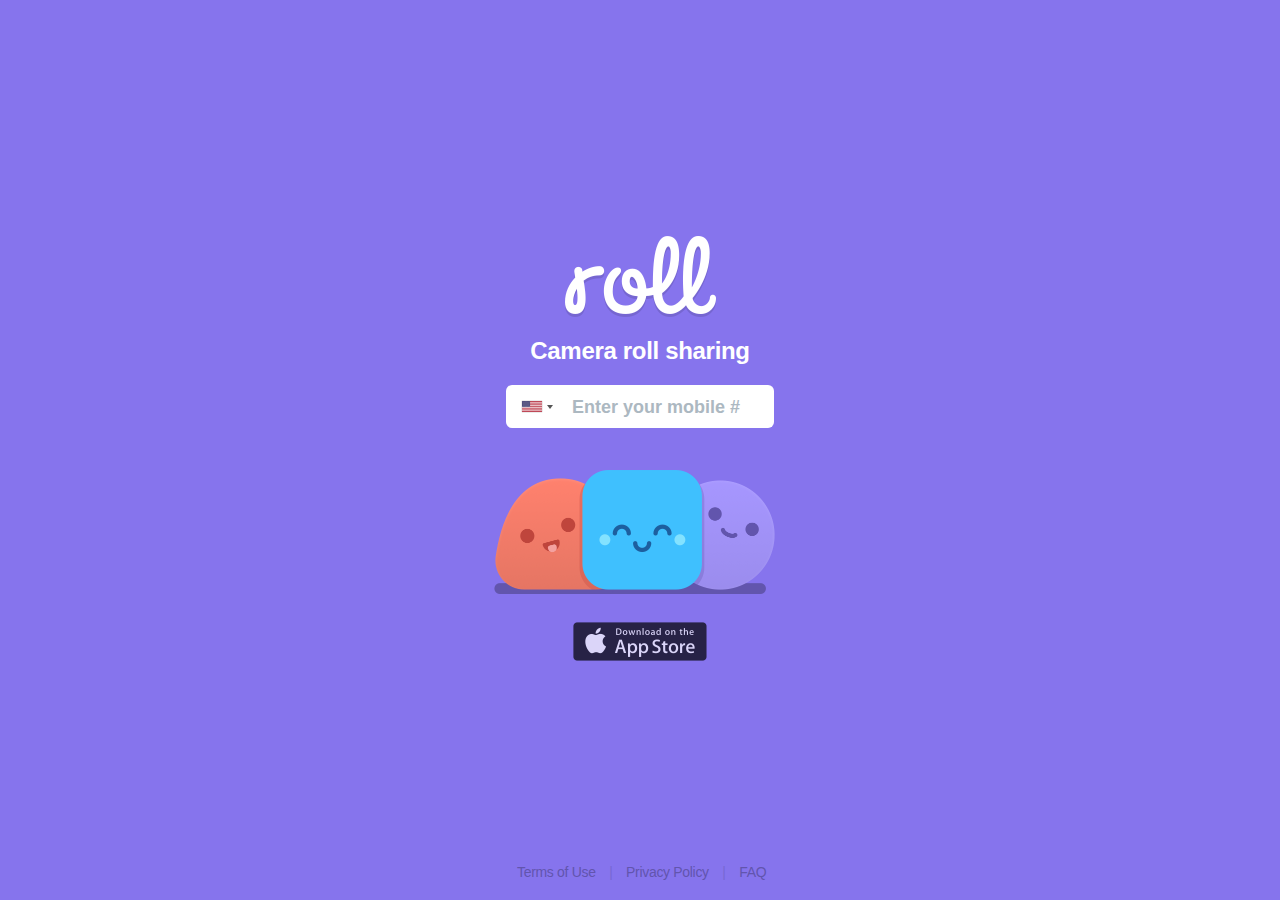
==== index.html @ 3bdc8a42 "(hopefully) compatible with gh-pages" ====
<!DOCTYPE html>
<html lang="en">
<head>
 	<meta charset="utf-8" />
 	<meta name="viewport" content="width=device-width, initial-scale=1, maximum-scale=1">
  <link rel="stylesheet" href="intl-tel-input/build/css/intlTelInput.css">
 	<link rel="stylesheet" href="rollhunt3.css" media="screen">
    <title>The Mouve</title>
	<script src="https://ajax.googleapis.com/ajax/libs/jquery/1.9.1/jquery.min.js"></script>
  <script src="intl-tel-input/build/js/intlTelInput.min.js"></script>
  <script src="../landing.js.html"></script>
</head>

<body>

	<!--<div class="banner animated fadeInDown2">-->
		<!--<h1>Available for iOS</h1>-->
	<!--</div>-->

	<div id="container">
	
	<div class="right">
		<div id="top-landing" class="animated fadeInFull">
			<img class="roll-logo" src="roll-logo@2x.png">
		</div>

		<div class="animated fadeInFull">
			<h1>Camera roll sharing</h1>
			<div class="input">
        <input id="phone-input" type="tel" placeholder="Enter your mobile #">
        <a id="download" class="hidden" href="landing.html#"><img class="arrow" src="arrow@2x.png"></a>
			</div>
		</div>
		
	</div> <!-- kill right -->
	
	<div class="left">
	<img class="shadow-rolly animated fadeInFull" src="shadow-rolly@2x.png">
	<img class="intro-red animated fadeInRight" src="intro-red@2x.png">
	<img class="intro-purple animated fadeInLeft" src="intro-purple@2x.png">
	<img class="intro-rolly animated fadeInDown" src="intro-rolly@2x.png">
	</div> <!-- kill left -->

  <p class="animated fadeInFull apple subtext"><a class="appstore" href="https://itunes.apple.com/app/roll-camera-roll-sharing/id927114468?mt=8"><img src="appstore@2x.png"></a></p>

		<div style="clear:both;"></div>
		<p class="animated fadeInFull moveUp footer"><a href="tos.html">Terms of Use</a>   |   <a href="privacy_policy.html">Privacy Policy</a>   |   <a href="faq.html">FAQ</a></p>

	</div>

</body>
</html>
---- intl-tel-input/build/css/intlTelInput.css ----
.intl-tel-input{position:relative;display:inline-block}.intl-tel-input *{box-sizing:border-box;-moz-box-sizing:border-box}.intl-tel-input .hide{display:none}.intl-tel-input .v-hide{visibility:hidden}.intl-tel-input input,.intl-tel-input input[type=text],.intl-tel-input input[type=tel]{position:relative;z-index:0;margin-top:0 !important;margin-bottom:0 !important;padding-left:48px;margin-left:0;transition:background-color 100ms ease-out}.intl-tel-input input.iti-invalid-key{transition:background-color 0;background-color:#FFC7C7}.intl-tel-input .flag-dropdown{position:absolute;top:0;bottom:0;padding:1px}.intl-tel-input .flag-dropdown:hover{cursor:pointer}.intl-tel-input .flag-dropdown:hover .selected-flag{background-color:rgba(0,0,0,0.05)}.intl-tel-input input[disabled]+.flag-dropdown:hover,.intl-tel-input input[readonly]+.flag-dropdown:hover{cursor:default}.intl-tel-input input[disabled]+.flag-dropdown:hover .selected-flag,.intl-tel-input input[readonly]+.flag-dropdown:hover .selected-flag{background-color:transparent}.intl-tel-input .selected-flag{z-index:1;position:relative;width:42px;height:100%;padding:0 0 0 8px}.intl-tel-input .selected-flag .iti-flag{position:absolute;top:0;bottom:0;margin:auto}.intl-tel-input .selected-flag .arrow{position:absolute;top:50%;margin-top:-2px;right:4px;width:0;height:0;border-left:3px solid transparent;border-right:3px solid transparent;border-top:4px solid #555}.intl-tel-input .selected-flag .arrow.up{border-top:none;border-bottom:4px solid #555}.intl-tel-input .country-list{list-style:none;position:absolute;z-index:2;padding:0;margin:0 0 0 -1px;box-shadow:1px 1px 4px rgba(0,0,0,0.2);background-color:white;border:1px solid #CCC;white-space:nowrap;max-height:200px;overflow-y:scroll}.intl-tel-input .country-list .flag{display:inline-block;width:20px}@media (max-width: 500px){.intl-tel-input .country-list{white-space:normal}}.intl-tel-input .country-list .divider{padding-bottom:5px;margin-bottom:5px;border-bottom:1px solid #CCC}.intl-tel-input .country-list .country{padding:5px 10px}.intl-tel-input .country-list .country .dial-code{color:#999}.intl-tel-input .country-list .country.highlight{background-color:rgba(0,0,0,0.05)}.intl-tel-input .country-list .flag,.intl-tel-input .country-list .country-name,.intl-tel-input .country-list .dial-code{vertical-align:middle}.intl-tel-input .country-list .flag,.intl-tel-input .country-list .country-name{margin-right:6px}.intl-tel-input select{position:absolute;top:0;left:0;z-index:1;width:42px;height:100%;opacity:0}.iti-flag{width:20px}.iti-flag.be{width:18px}.iti-flag.ch{width:15px}.iti-flag.mc{width:19px}.iti-flag.ne{width:18px}.iti-flag.np{width:13px}.iti-flag.va{width:15px}@media only screen and (-webkit-min-device-pixel-ratio: 2), only screen and (min--moz-device-pixel-ratio: 2), only screen and (-o-min-device-pixel-ratio: 2 / 1), only screen and (min-device-pixel-ratio: 2), only screen and (min-resolution: 192dpi), only screen and (min-resolution: 2dppx){.iti-flag{background-size:5630px 15px}}.iti-flag.ac{height:10px;background-position:0px 0px}.iti-flag.ad{height:14px;background-position:-22px 0px}.iti-flag.ae{height:10px;background-position:-44px 0px}.iti-flag.af{height:14px;background-position:-66px 0px}.iti-flag.ag{height:14px;background-position:-88px 0px}.iti-flag.ai{height:10px;background-position:-110px 0px}.iti-flag.al{height:15px;background-position:-132px 0px}.iti-flag.am{height:10px;background-position:-154px 0px}.iti-flag.ao{height:14px;background-position:-176px 0px}.iti-flag.aq{height:14px;background-position:-198px 0px}.iti-flag.ar{height:13px;background-position:-220px 0px}.iti-flag.as{height:10px;background-position:-242px 0px}.iti-flag.at{height:14px;background-position:-264px 0px}.iti-flag.au{height:10px;background-position:-286px 0px}.iti-flag.aw{height:14px;background-position:-308px 0px}.iti-flag.ax{height:13px;background-position:-330px 0px}.iti-flag.az{height:10px;background-position:-352px 0px}.iti-flag.ba{height:10px;background-position:-374px 0px}.iti-flag.bb{height:14px;background-position:-396px 0px}.iti-flag.bd{height:12px;background-position:-418px 0px}.iti-flag.be{height:15px;background-position:-440px 0px}.iti-flag.bf{height:14px;background-position:-460px 0px}.iti-flag.bg{height:12px;background-position:-482px 0px}.iti-flag.bh{height:12px;background-position:-504px 0px}.iti-flag.bi{height:12px;background-position:-526px 0px}.iti-flag.bj{height:14px;background-position:-548px 0px}.iti-flag.bl{height:14px;background-position:-570px 0px}.iti-flag.bm{height:10px;background-position:-592px 0px}.iti-flag.bn{height:10px;background-position:-614px 0px}.iti-flag.bo{height:14px;background-position:-636px 0px}.iti-flag.bq{height:14px;background-position:-658px 0px}.iti-flag.br{height:14px;background-position:-680px 0px}.iti-flag.bs{height:10px;background-position:-702px 0px}.iti-flag.bt{height:14px;background-position:-724px 0px}.iti-flag.bv{height:15px;background-position:-746px 0px}.iti-flag.bw{height:14px;background-position:-768px 0px}.iti-flag.by{height:10px;background-position:-790px 0px}.iti-flag.bz{height:14px;background-position:-812px 0px}.iti-flag.ca{height:10px;background-position:-834px 0px}.iti-flag.cc{height:10px;background-position:-856px 0px}.iti-flag.cd{height:15px;background-position:-878px 0px}.iti-flag.cf{height:14px;background-position:-900px 0px}.iti-flag.cg{height:14px;background-position:-922px 0px}.iti-flag.ch{height:15px;background-position:-944px 0px}.iti-flag.ci{height:14px;background-position:-961px 0px}.iti-flag.ck{height:10px;background-position:-983px 0px}.iti-flag.cl{height:14px;background-position:-1005px 0px}.iti-flag.cm{height:14px;background-position:-1027px 0px}.iti-flag.cn{height:14px;background-position:-1049px 0px}.iti-flag.co{height:14px;background-position:-1071px 0px}.iti-flag.cp{height:14px;background-position:-1093px 0px}.iti-flag.cr{height:12px;background-position:-1115px 0px}.iti-flag.cu{height:10px;background-position:-1137px 0px}.iti-flag.cv{height:12px;background-position:-1159px 0px}.iti-flag.cw{height:14px;background-position:-1181px 0px}.iti-flag.cx{height:10px;background-position:-1203px 0px}.iti-flag.cy{height:14px;background-position:-1225px 0px}.iti-flag.cz{height:14px;background-position:-1247px 0px}.iti-flag.de{height:12px;background-position:-1269px 0px}.iti-flag.dg{height:10px;background-position:-1291px 0px}.iti-flag.dj{height:14px;background-position:-1313px 0px}.iti-flag.dk{height:15px;background-position:-1335px 0px}.iti-flag.dm{height:10px;background-position:-1357px 0px}.iti-flag.do{height:13px;background-position:-1379px 0px}.iti-flag.dz{height:14px;background-position:-1401px 0px}.iti-flag.ea{height:14px;background-position:-1423px 0px}.iti-flag.ec{height:14px;background-position:-1445px 0px}.iti-flag.ee{height:13px;background-position:-1467px 0px}.iti-flag.eg{height:14px;background-position:-1489px 0px}.iti-flag.eh{height:10px;background-position:-1511px 0px}.iti-flag.er{height:10px;background-position:-1533px 0px}.iti-flag.es{height:14px;background-position:-1555px 0px}.iti-flag.et{height:10px;background-position:-1577px 0px}.iti-flag.eu{height:14px;background-position:-1599px 0px}.iti-flag.fi{height:12px;background-position:-1621px 0px}.iti-flag.fj{height:10px;background-position:-1643px 0px}.iti-flag.fk{height:10px;background-position:-1665px 0px}.iti-flag.fm{height:11px;background-position:-1687px 0px}.iti-flag.fo{height:15px;background-position:-1709px 0px}.iti-flag.fr{height:14px;background-position:-1731px 0px}.iti-flag.ga{height:15px;background-position:-1753px 0px}.iti-flag.gb{height:10px;background-position:-1775px 0px}.iti-flag.gd{height:12px;background-position:-1797px 0px}.iti-flag.ge{height:14px;background-position:-1819px 0px}.iti-flag.gf{height:14px;background-position:-1841px 0px}.iti-flag.gg{height:14px;background-position:-1863px 0px}.iti-flag.gh{height:14px;background-position:-1885px 0px}.iti-flag.gi{height:10px;background-position:-1907px 0px}.iti-flag.gl{height:14px;background-position:-1929px 0px}.iti-flag.gm{height:14px;background-position:-1951px 0px}.iti-flag.gn{height:14px;background-position:-1973px 0px}.iti-flag.gp{height:14px;background-position:-1995px 0px}.iti-flag.gq{height:14px;background-position:-2017px 0px}.iti-flag.gr{height:14px;background-position:-2039px 0px}.iti-flag.gs{height:10px;background-position:-2061px 0px}.iti-flag.gt{height:13px;background-position:-2083px 0px}.iti-flag.gu{height:11px;background-position:-2105px 0px}.iti-flag.gw{height:10px;background-position:-2127px 0px}.iti-flag.gy{height:12px;background-position:-2149px 0px}.iti-flag.hk{height:14px;background-position:-2171px 0px}.iti-flag.hm{height:10px;background-position:-2193px 0px}.iti-flag.hn{height:10px;background-position:-2215px 0px}.iti-flag.hr{height:10px;background-position:-2237px 0px}.iti-flag.ht{height:12px;background-position:-2259px 0px}.iti-flag.hu{height:10px;background-position:-2281px 0px}.iti-flag.ic{height:14px;background-position:-2303px 0px}.iti-flag.id{height:14px;background-position:-2325px 0px}.iti-flag.ie{height:10px;background-position:-2347px 0px}.iti-flag.il{height:15px;background-position:-2369px 0px}.iti-flag.im{height:10px;background-position:-2391px 0px}.iti-flag.in{height:14px;background-position:-2413px 0px}.iti-flag.io{height:10px;background-position:-2435px 0px}.iti-flag.iq{height:14px;background-position:-2457px 0px}.iti-flag.ir{height:12px;background-position:-2479px 0px}.iti-flag.is{height:15px;background-position:-2501px 0px}.iti-flag.it{height:14px;background-position:-2523px 0px}.iti-flag.je{height:12px;background-position:-2545px 0px}.iti-flag.jm{height:10px;background-position:-2567px 0px}.iti-flag.jo{height:10px;background-position:-2589px 0px}.iti-flag.jp{height:14px;background-position:-2611px 0px}.iti-flag.ke{height:14px;background-position:-2633px 0px}.iti-flag.kg{height:12px;background-position:-2655px 0px}.iti-flag.kh{height:13px;background-position:-2677px 0px}.iti-flag.ki{height:10px;background-position:-2699px 0px}.iti-flag.km{height:12px;background-position:-2721px 0px}.iti-flag.kn{height:14px;background-position:-2743px 0px}.iti-flag.kp{height:10px;background-position:-2765px 0px}.iti-flag.kr{height:14px;background-position:-2787px 0px}.iti-flag.kw{height:10px;background-position:-2809px 0px}.iti-flag.ky{height:10px;background-position:-2831px 0px}.iti-flag.kz{height:10px;background-position:-2853px 0px}.iti-flag.la{height:14px;background-position:-2875px 0px}.iti-flag.lb{height:14px;background-position:-2897px 0px}.iti-flag.lc{height:10px;background-position:-2919px 0px}.iti-flag.li{height:12px;background-position:-2941px 0px}.iti-flag.lk{height:10px;background-position:-2963px 0px}.iti-flag.lr{height:11px;background-position:-2985px 0px}.iti-flag.ls{height:14px;background-position:-3007px 0px}.iti-flag.lt{height:12px;background-position:-3029px 0px}.iti-flag.lu{height:12px;background-position:-3051px 0px}.iti-flag.lv{height:10px;background-position:-3073px 0px}.iti-flag.ly{height:10px;background-position:-3095px 0px}.iti-flag.ma{height:14px;background-position:-3117px 0px}.iti-flag.mc{height:15px;background-position:-3139px 0px}.iti-flag.md{height:10px;background-position:-3160px 0px}.iti-flag.me{height:10px;background-position:-3182px 0px}.iti-flag.mf{height:14px;background-position:-3204px 0px}.iti-flag.mg{height:14px;background-position:-3226px 0px}.iti-flag.mh{height:11px;background-position:-3248px 0px}.iti-flag.mk{height:10px;background-position:-3270px 0px}.iti-flag.ml{height:14px;background-position:-3292px 0px}.iti-flag.mm{height:14px;background-position:-3314px 0px}.iti-flag.mn{height:10px;background-position:-3336px 0px}.iti-flag.mo{height:14px;background-position:-3358px 0px}.iti-flag.mp{height:10px;background-position:-3380px 0px}.iti-flag.mq{height:14px;background-position:-3402px 0px}.iti-flag.mr{height:14px;background-position:-3424px 0px}.iti-flag.ms{height:10px;background-position:-3446px 0px}.iti-flag.mt{height:14px;background-position:-3468px 0px}.iti-flag.mu{height:14px;background-position:-3490px 0px}.iti-flag.mv{height:14px;background-position:-3512px 0px}.iti-flag.mw{height:14px;background-position:-3534px 0px}.iti-flag.mx{height:12px;background-position:-3556px 0px}.iti-flag.my{height:10px;background-position:-3578px 0px}.iti-flag.mz{height:14px;background-position:-3600px 0px}.iti-flag.na{height:14px;background-position:-3622px 0px}.iti-flag.nc{height:10px;background-position:-3644px 0px}.iti-flag.ne{height:15px;background-position:-3666px 0px}.iti-flag.nf{height:10px;background-position:-3686px 0px}.iti-flag.ng{height:10px;background-position:-3708px 0px}.iti-flag.ni{height:12px;background-position:-3730px 0px}.iti-flag.nl{height:14px;background-position:-3752px 0px}.iti-flag.no{height:15px;background-position:-3774px 0px}.iti-flag.np{height:15px;background-position:-3796px 0px}.iti-flag.nr{height:10px;background-position:-3811px 0px}.iti-flag.nu{height:10px;background-position:-3833px 0px}.iti-flag.nz{height:10px;background-position:-3855px 0px}.iti-flag.om{height:10px;background-position:-3877px 0px}.iti-flag.pa{height:14px;background-position:-3899px 0px}.iti-flag.pe{height:14px;background-position:-3921px 0px}.iti-flag.pf{height:14px;background-position:-3943px 0px}.iti-flag.pg{height:15px;background-position:-3965px 0px}.iti-flag.ph{height:10px;background-position:-3987px 0px}.iti-flag.pk{height:14px;background-position:-4009px 0px}.iti-flag.pl{height:13px;background-position:-4031px 0px}.iti-flag.pm{height:14px;background-position:-4053px 0px}.iti-flag.pn{height:10px;background-position:-4075px 0px}.iti-flag.pr{height:14px;background-position:-4097px 0px}.iti-flag.ps{height:10px;background-position:-4119px 0px}.iti-flag.pt{height:14px;background-position:-4141px 0px}.iti-flag.pw{height:13px;background-position:-4163px 0px}.iti-flag.py{height:11px;background-position:-4185px 0px}.iti-flag.qa{height:8px;background-position:-4207px 0px}.iti-flag.re{height:14px;background-position:-4229px 0px}.iti-flag.ro{height:14px;background-position:-4251px 0px}.iti-flag.rs{height:14px;background-position:-4273px 0px}.iti-flag.ru{height:14px;background-position:-4295px 0px}.iti-flag.rw{height:14px;background-position:-4317px 0px}.iti-flag.sa{height:14px;background-position:-4339px 0px}.iti-flag.sb{height:10px;background-position:-4361px 0px}.iti-flag.sc{height:10px;background-position:-4383px 0px}.iti-flag.sd{height:10px;background-position:-4405px 0px}.iti-flag.se{height:13px;background-position:-4427px 0px}.iti-flag.sg{height:14px;background-position:-4449px 0px}.iti-flag.sh{height:10px;background-position:-4471px 0px}.iti-flag.si{height:10px;background-position:-4493px 0px}.iti-flag.sj{height:15px;background-position:-4515px 0px}.iti-flag.sk{height:14px;background-position:-4537px 0px}.iti-flag.sl{height:14px;background-position:-4559px 0px}.iti-flag.sm{height:15px;background-position:-4581px 0px}.iti-flag.sn{height:14px;background-position:-4603px 0px}.iti-flag.so{height:14px;background-position:-4625px 0px}.iti-flag.sr{height:14px;background-position:-4647px 0px}.iti-flag.ss{height:10px;background-position:-4669px 0px}.iti-flag.st{height:10px;background-position:-4691px 0px}.iti-flag.sv{height:12px;background-position:-4713px 0px}.iti-flag.sx{height:14px;background-position:-4735px 0px}.iti-flag.sy{height:14px;background-position:-4757px 0px}.iti-flag.sz{height:14px;background-position:-4779px 0px}.iti-flag.ta{height:10px;background-position:-4801px 0px}.iti-flag.tc{height:10px;background-position:-4823px 0px}.iti-flag.td{height:14px;background-position:-4845px 0px}.iti-flag.tf{height:14px;background-position:-4867px 0px}.iti-flag.tg{height:13px;background-position:-4889px 0px}.iti-flag.th{height:14px;background-position:-4911px 0px}.iti-flag.tj{height:10px;background-position:-4933px 0px}.iti-flag.tk{height:10px;background-position:-4955px 0px}.iti-flag.tl{height:10px;background-position:-4977px 0px}.iti-flag.tm{height:14px;background-position:-4999px 0px}.iti-flag.tn{height:14px;background-position:-5021px 0px}.iti-flag.to{height:10px;background-position:-5043px 0px}.iti-flag.tr{height:14px;background-position:-5065px 0px}.iti-flag.tt{height:12px;background-position:-5087px 0px}.iti-flag.tv{height:10px;background-position:-5109px 0px}.iti-flag.tw{height:14px;background-position:-5131px 0px}.iti-flag.tz{height:14px;background-position:-5153px 0px}.iti-flag.ua{height:14px;background-position:-5175px 0px}.iti-flag.ug{height:14px;background-position:-5197px 0px}.iti-flag.um{height:11px;background-position:-5219px 0px}.iti-flag.us{height:11px;background-position:-5241px 0px}.iti-flag.uy{height:14px;background-position:-5263px 0px}.iti-flag.uz{height:10px;background-position:-5285px 0px}.iti-flag.va{height:15px;background-position:-5307px 0px}.iti-flag.vc{height:14px;background-position:-5324px 0px}.iti-flag.ve{height:14px;background-position:-5346px 0px}.iti-flag.vg{height:10px;background-position:-5368px 0px}.iti-flag.vi{height:14px;background-position:-5390px 0px}.iti-flag.vn{height:14px;background-position:-5412px 0px}.iti-flag.vu{height:12px;background-position:-5434px 0px}.iti-flag.wf{height:14px;background-position:-5456px 0px}.iti-flag.ws{height:10px;background-position:-5478px 0px}.iti-flag.xk{height:15px;background-position:-5500px 0px}.iti-flag.ye{height:14px;background-position:-5522px 0px}.iti-flag.yt{height:14px;background-position:-5544px 0px}.iti-flag.za{height:14px;background-position:-5566px 0px}.iti-flag.zm{height:14px;background-position:-5588px 0px}.iti-flag.zw{height:10px;background-position:-5610px 0px}.iti-flag{width:20px;height:15px;box-shadow:0px 0px 1px 0px #888;background-image:url("../img/flags.png");background-color:#DBDBDB;background-position:100% 100%}@media only screen and (-webkit-min-device-pixel-ratio: 2), only screen and (min--moz-device-pixel-ratio: 2), only screen and (-o-min-device-pixel-ratio: 2 / 1), only screen and (min-device-pixel-ratio: 2), only screen and (min-resolution: 192dpi), only screen and (min-resolution: 2dppx){.iti-flag{background-image:url("../img/flags@2x.png")}}.iti-flag.np{background-color:transparent}
---- rollhunt3.css ----
* {
        margin:0;
        padding:0;
      }
      
      html, body {
        width:100%;
        height:100%; 
        display:-webkit-flex; 
        display:-moz-flex; 
        display:flex; 
        -webkit-align-items: center;
        -moz-align-items: center;
        align-items: center;
        -webkit-justify-content:center;
        -moz-justify-content:center;
        justify-content:center;
        background-color: #8674ED;
        font-family: Avenir Next, Avenir, sans-serif;
        text-align: center;
        -webkit-font-smoothing: antialiased;
        -moz-osx-font-smoothing: grayscale;
        -moz-font-smoothing: antialiased;
        font-smoothing: antialiased;
         text-rendering: optimizeLegibility;
        letter-spacing: -0.02em;
        min-height:660px;
        z-index: -2;
      }
      
      h1{
        color: #fff;
        font-size: 24px;
        font-weight: 600;
        padding-bottom: 20px;
        
      }
      p{
        color: #fff;
        font-size: 14px;
        font-weight: 500;
        padding-bottom: 20px;
      }
      
      .banner{
        background-color: #7361D4;
        width: 100%;
        height: 112px;
        position: absolute;
        top: 0px;
      }
      
      .banner h1{
        padding-top:39px;
        font-size: 22px;
      }
      
      .subtext{
        opacity: 0.7;
        font-size: 14px;
        padding-bottom: 0px;
        padding-top: 5px;
        
      }
      
      .left{
        width:338px;
        height:187px;
        /* float: left; */
        position:relative;
        margin: 0 auto;
        left: -3px;
        z-index: -1;
      }
      
      .right{
        /* float: right; */
      }
      
      .intro-rolly{
        width:120px;
        height:120px;
        position:absolute;
        left:114px;
        top:40px;
      }
      
      .shadow-rolly{
        width:120px;
        height:11px;
        position:absolute;
        left:114px;
        top:153px;
      }
      
      .intro-red{
        width:131px;
        height:116px;
        position:absolute;
        left:26px;
        top:48px;
      }
      
      .intro-purple{
        width:129px;
        height:114px;
        position:absolute;
        right:31px;
        top:50px;
      }
      
      .input{
        width: 268px;
        height: 45px;
        position:relative;
        margin: 0 auto;
      }
      
      .arrow{
        width:17px;
        height:17px;
        position:absolute;
          top: 13px;
        right: 15px;
      }
      
      .animated {
      -webkit-animation-duration: 1s;
      -moz-animation-duration: 1s;
      animation-duration: 1s;
      -webkit-animation-fill-mode: both;
      -moz-animation-fill-mode: both;
      animation-fill-mode: both;
    }
    
    a.retry, a:hover.retry, a:active.retry, a:visited.retry{
      color: #6252AF;
      text-decoration: none;
    }
 
    .hidden {
      display: none;
    }

    @-moz-keyframes fadeIn {
      0% {opacity: 0;}
      100% {opacity: 0.7;}
    }

    @-webkit-keyframes fadeIn {
      0% {opacity: 0;}
      100% {opacity: 0.7;}
    }
    
    @keyframes fadeIn {
      0% {opacity: 0;}
      100% {opacity: 0.7;}
    }
    
    .fadeIn {
      -webkit-animation-name: fadeIn;
      -moz-animation-name: fadeIn;
              animation-name: fadeIn;
      -webkit-animation-delay: .7s;
      -moz-animation-delay: .7s;
            animation-delay: .7s;
    }

    @-moz-keyframes fadeInFull {
      0% {opacity: 0;}
      100% {opacity: 1;}
    }
    
    @-webkit-keyframes fadeInFull {
      0% {opacity: 0;}
      100% {opacity: 1;}
    }
    
    @keyframes fadeInFull {
      0% {opacity: 0;}
      100% {opacity: 1;}
    }
    
    .fadeInFull {
      -webkit-animation-name: fadeInFull;
      -moz-animation-name: fadeInFull;
              animation-name: fadeInFull;
              -webkit-animation-delay: .4s;
              -moz-animation-delay: .4s;
            animation-delay: .4s;
    }

    @-moz-keyframes fadeInUp {
      0% {
        opacity: 0;
        -webkit-transform: translate3d(0, 10%, 0);
                transform: translate3d(0, 10%, 0);
      }
    
      100% {
        opacity: 1;
        -webkit-transform: none;
                transform: none;
      }
    }

    @-webkit-keyframes fadeInUp {
      0% {
        opacity: 0;
        -webkit-transform: translate3d(0, 10%, 0);
                transform: translate3d(0, 10%, 0);
      }
    
      100% {
        opacity: 1;
        -webkit-transform: none;
                transform: none;
      }
    }
    
    @keyframes fadeInUp {
      0% {
        opacity: 0;
        -webkit-transform: translate3d(0, 10%, 0);
                transform: translate3d(0, 10%, 0);
      }
    
      100% {
        opacity: 1;
        -webkit-transform: none;
                transform: none;
      }
    }
    
    .fadeInUp {
      -webkit-animation-name: fadeInUp;
      -moz-animation-name: fadeInUp;
              animation-name: fadeInUp;
      -webkit-animation-delay: .4s;
      -moz-animation-delay: .4s;
            animation-delay: .4s;

    }

  @-moz-keyframes fadeInDown {
    0% {
      opacity: 0;
      -moz-transform: translate3d(0, -40%, 0);
           transform: translate3d(0, -40%, 0);
    }
    100% {
      opacity: 1;
      -moz-transform: none;
              transform: none;
    }
  }

    @-webkit-keyframes fadeInDown {
  0% {
    opacity: 0;
    -webkit-transform: translate3d(0, -40%, 0);
            transform: translate3d(0, -40%, 0);
  }

  100% {
    opacity: 1;
    -webkit-transform: none;
            transform: none;
  }
}

@keyframes fadeInDown {
  0% {
    opacity: 0;
    -webkit-transform: translate3d(0, -40%, 0);
    -moz-transform: translate3d(0, -40%, 0);
            transform: translate3d(0, -40%, 0);
  }

  100% {
    opacity: 1;
    -webkit-transform: none;
    -moz-transform: none;
            transform: none;
  }
}

.fadeInDown {
  -webkit-animation-name: fadeInDown;
  -moz-animation-name: fadeInDown;
          animation-name: fadeInDown;
  -webkit-animation-delay: .2s;
  -moz-animation-delay: .2s;
            animation-delay: .2s;
}

@-moz-keyframes fadeInDown2 {
  0% {
    opacity: 0;
    -moz-transform: translate3d(0, -40%, 0);
            transform: translate3d(0, -40%, 0);
  }

  100% {
    opacity: 1;
    -moz-transform: none;
            transform: none;
  }
}

    @-webkit-keyframes fadeInDown2 {
  0% {
    opacity: 0;
    -webkit-transform: translate3d(0, -40%, 0);
            transform: translate3d(0, -40%, 0);
  }

  100% {
    opacity: 1;
    -webkit-transform: none;
            transform: none;
  }
}

@keyframes fadeInDown2 {
  0% {
    opacity: 0;
    -webkit-transform: translate3d(0, -40%, 0);
    -moz-transform: translate3d(0, -40%, 0);
            transform: translate3d(0, -40%, 0);
  }

  100% {
    opacity: 1;
    -webkit-transform: none;
    -moz-transform: none;
            transform: none;
  }
}

.fadeInDown2 {
  -webkit-animation-name: fadeInDown;
  -moz-animation-name: fadeInDown;
          animation-name: fadeInDown;
  -webkit-animation-delay: 1s;
  -moz-animation-delay: 1s;
            animation-delay: 1s;
}


    @-moz-keyframes fadeInLeft {
  0% {
    opacity: 0;
    -moz-transform: translate3d(-50%, 0, 0);
            transform: translate3d(-50%, 0, 0);
  }

  100% {
    opacity: 1;
    -moz-transform: none;
            transform: none;
  }
}
    
    @-webkit-keyframes fadeInLeft {
  0% {
    opacity: 0;
    -webkit-transform: translate3d(-50%, 0, 0);
            transform: translate3d(-50%, 0, 0);
  }

  100% {
    opacity: 1;
    -webkit-transform: none;
            transform: none;
  }
}

@keyframes fadeInLeft {
  0% {
    opacity: 0;
    -webkit-transform: translate3d(-50%, 0, 0);
    -moz-transform: translate3d(-50%, 0, 0);
            transform: translate3d(-50%, 0, 0);
  }

  100% {
    opacity: 1;
    -webkit-transform: none;
    -moz-transform: none;
            transform: none;
  }
}

.fadeInLeft {
  -webkit-animation-name: fadeInLeft;
  -moz-animation-name: fadeInLeft;
          animation-name: fadeInLeft;
          -webkit-animation-delay: 1s;
          -moz-animation-delay: 1s;
            animation-delay: 1s;
}

@-moz-keyframes fadeInRight {
  0% {
    opacity: 0;
    -moz-transform: translate3d(50%, 0, 0);
            transform: translate3d(50%, 0, 0);
  }

  100% {
    opacity: 1;
    -moz-transform: none;
            transform: none;
  }
}

@-webkit-keyframes fadeInRight {
  0% {
    opacity: 0;
    -webkit-transform: translate3d(50%, 0, 0);
            transform: translate3d(50%, 0, 0);
  }

  100% {
    opacity: 1;
    -webkit-transform: none;
            transform: none;
  }
}

@keyframes fadeInRight {
  0% {
    opacity: 0;
    -webkit-transform: translate3d(50%, 0, 0);
    -moz-transform: translate3d(50%, 0, 0);
            transform: translate3d(50%, 0, 0);
  }

  100% {
    opacity: 1;
    -webkit-transform: none;
    -moz-transform: none;
            transform: none;
  }
}

.fadeInRight {
  -webkit-animation-name: fadeInRight;
  -moz-animation-name: fadeInRight;
          animation-name: fadeInRight;
          -webkit-animation-delay: 1s;
          -moz-animation-delay: 1s;
            animation-delay: 1s;
}


.roll-logo{
  width:151px;
  height:81px;
}
            
      #container {
        width:650px;
        /* height:100%; */
        margin-left:auto;
        margin-right:auto;
        /* display:-webkit-flex;  
        -webkit-align-items: center;
        -webkit-justify-content:center;
        -webkit-flex-direction: column; */

      }
      
      
      #top-landing{
        margin-bottom: 16px;
        /* margin-top:  50px; */
      }
      
      a{
        -webkit-tap-highlight-color: rgba(0,0,0,0);
        -moz-tap-highlight-color: rgba(0,0,0,0);
        text-decoration: none;
      }
      
      .before {
        display:block;
        width:220px;
        height:44px;
        -webkit-border-radius:100px;
        -moz-border-radius:100px;
        border-radius:100px;
        display:-webkit-flex; 
        display:-moz-flex; 
        display:flex; 
        -webkit-align-items: center;
        -moz-align-items: center;
        align-items: center;
        -webkit-justify-content:center;
        -moz-justify-content:center;
        justify-content:center;
        background-color: #6255AD;
        border: 1px solid #6255AD;
        color: #ffffff;
        font-size: 18px;
        font-weight: 600;
        margin-top: 30px;
        
      }
      
      .before img {
        height:auto;
        padding-bottom: 2px;
        color: #ffffff;
      }
      
      svg {
      fill: red;
    }
      
      .after {
        display:block;
        width:220px;
        height:44px;
        border: 1px solid #e9eef2;
        -webkit-border-radius:100px;
        -moz-border-radius:100px;
        border-radius:100px;
        display:-webkit-flex; 
        display:-moz-flex; 
        display:flex; 
        -webkit-align-items: center;
        -moz-align-items: center;
        align-items: center;
        -webkit-justify-content:center;
        -moz-justify-content:center;
        justify-content:center;
        border: 1px dashed #6255AD;
        color: #6255AD;
        font-size: 18px;
        font-weight: 600;
        margin-top: 30px;
      }
      
      .after img {
        height:auto;
        margin-top: 3px;
      }
    
    
    
    
    .footer{
        position:absolute;
        left:50%;
        margin-left: -133px;
        bottom: 0px;
        color:#7868D4;
    } 
      .footer a{
        color:#6255AD;
        padding-left: 10px;
        padding-right: 10px;
      }
      
      
      
      
      
      input[type=tel]{
  /* background: url("https://www.tryroll.com/img/keyIcon.png") 12px 11px no-repeat, linear-gradient(to bottom, #f7f7f8 0%,#ffffff 100%); */
  background-color: #fff;
  border-radius: 6px;
  border: none; 
  /* box-shadow: 0 1px 2px rgba(0,0,0,0.2) inset, 0 -1px 0 rgba(0,0,0,0.05) inset; */
  transition: all 0.2s linear;
  font-family: Avenir Next, Avenir, sans-serif;
  font-size: 18px;
  color: #8674ED;
  position: relative;
  height: 43px;
  width: 268px;
  text-align: left;
  font-weight: 600;
  -webkit-appearance: none;
  -moz-appearance: none;
  appearance: none;
  padding-top: 1px;
  }

  input::-webkit-input-placeholder {
    color: #ACB8C1;
    text-align: left;
    font-weight: 600;
  }
  
  input:-moz-placeholder {
    color: #ACB8C1;
    text-align: left;
    font-weight: 600;
  }

  input:-moz-input-placeholder {
    color: #ACB8C1;
    text-align: left;
    font-weight: 600;
  }

  input:focus{
    /* box-shadow: 0 1px 0 #2392F3 inset, 0 -1px 0 #2392F3 inset, 1px 0 0 #2392F3 inset, -1px 0 0 #2392F3 inset, 0 0 4px rgba(35,146,243,0.5); */ 
    border: none;
    outline: none;
    /* background: url("https://www.tryroll.com/img/keyIcon.png") 12px 11px no-repeat, #FFF; */
  }


  /* OVERRIDED FLAG STUFF */
  .intl-tel-input .selected-flag {
    width: 50px;
    padding: 0 0 0 15px;
  }

  #phone-input {
    padding-left: 66px;
  }

  .country-list {
    text-align: left;
  }

  .intl-tel-input .country-list .country {
    padding: 5px 15px;
  }
      
  .iti-flag { background-image: url('intl-tel-input/build/img/flags.png') }

    @media only screen and (-webkit-min-device-pixel-ratio: 2), only screen and (min--moz-device-pixel-ratio: 2), only screen and (-o-min-device-pixel-ratio: 2 / 1), only screen and (min-device-pixel-ratio: 2), only screen and (min-resolution: 192dpi), only screen and (min-resolution: 2dppx) {
        .iti-flag {
              background-image: url('intl-tel-input/build/img/flags@2x.png');
                }
                }
    



  .apple img{    
    width: 134px;
    height: 39px;
  }
   
    a.appstore{
        color: #fff;
    }
    


/* 4 */        @media only screen 
and (min-device-width : 320px) 
and (min-device-height : 480px) 
and (max-width : 600px)
and (orientation : portrait) {

    html, body {
            height:auto;
   max-width: 100%;
   min-height: none;
   overflow-x: hidden;
            } 
            
            h1{
                padding-bottom: 10px;
            } 
        
       
       #top-landing{
            margin-bottom: 0px;
            margin-top:    20px;
       }
       
       .footer{
          bottom: 50px;
          position:    relative;
          margin-left: 0px;
          left:0px;
        }    
        
        .before, .after{
            margin-top: 20px;
        }
        
        #container{
            width:338px;
            text-align: center;
        }
        
        .input{
              margin: 0 auto;
        }
        
        .right, .left{
            float:none;
        }
        
        .right{
            position:relative;
            top:-40px;
        }
        
        .left{
            top:-60px;
            margin-left:-8px;
        }
        
        .banner{
            height: 53px;
            position: absolute;
       }
       
       .banner h1{
            padding-top:16px;
            font-size: 16px;
       }
       
               .apple{
            top: -70px;
 position: relative;
        }


   }        
   
/* 5 */        @media only screen 
and (min-device-width : 320px) 
and (min-device-height : 568px) 
and (max-width : 600px)
and (orientation : portrait) {

    html, body {
            height:auto;
   max-width: 100%;
   overflow-x: hidden;
            }  
        
       
       #top-landing{
            margin-bottom: 10px;
            margin-top:    60px;
       }
       
       .footer{
          bottom: 40px;
        }    
        
        .before, .after{
            margin-top: 20px;
        }
        
        #container{
            width:338px;
            text-align: center;
        }
        
        .input{
              margin: 0 auto;
        }
        
        .right, .left{
            float:none;
        }
        
        .right{
            position:relative;
            top:-60px;
        }
        
        .left{
            top:-60px;

        }
        
        .apple{
            top: -70px;
 position: relative;
        }


   }        
   
   
/* 6 */     @media only screen 
and (min-device-width : 375px) 
and (max-width : 600px)
and (orientation : portrait) {  

        html, body {
            height:auto;
            }  

       
       #top-landing{
            margin-bottom: 20px;
            margin-top:    0px;
       }
       
       h1{
                padding-bottom: 20px;
            } 
       

        
        .before, .after{
            margin-top: 20px;
        }
        
        #container{
            width:338px;
            text-align: center;
        }
        
        .input{
              margin: 0 auto;
        }
        
        .right, .left{
            float:none;
            margin-left:0px;
        }
        
        .right{
            position:relative;
            top:-20px;
        }
        
        .left{
            top:-20px;
        }
        
        .apple{
            top: -25px;
 position: relative;
        }
        
        .footer{
            bottom:10px;
        }


   }
 


@media only screen
and (min-device-width : 375px) 
and (max-height: 412px) {


    /* .footer{display: none;} */
        
    html, body {
            height:auto;
   max-width: 100%;
   overflow-x: hidden;
            }  
        
       
       #top-landing{
            margin-bottom: 20px;
            margin-top:    100px;
       }
       
       .footer{
          bottom: -50px;
        }    
        
        .before, .after{
            margin-top: 20px;
        }
        
        #container{
            width:338px;
            text-align: center;
        }
        
        .input{
              margin: 0 auto;
        }
        
        .right, .left{
            float:none;
        }
        
        .right{
            position:relative;
            top:-88px;
        }
        
        .left{
            top:-88px;

        }        
        
            .banner{
            height: 53px;
            position: absolute;
       }
       
       .banner h1{
            padding-top:16px;
            font-size: 16px;
       }
       
       h1{
            padding-bottom:20px;
       }


}
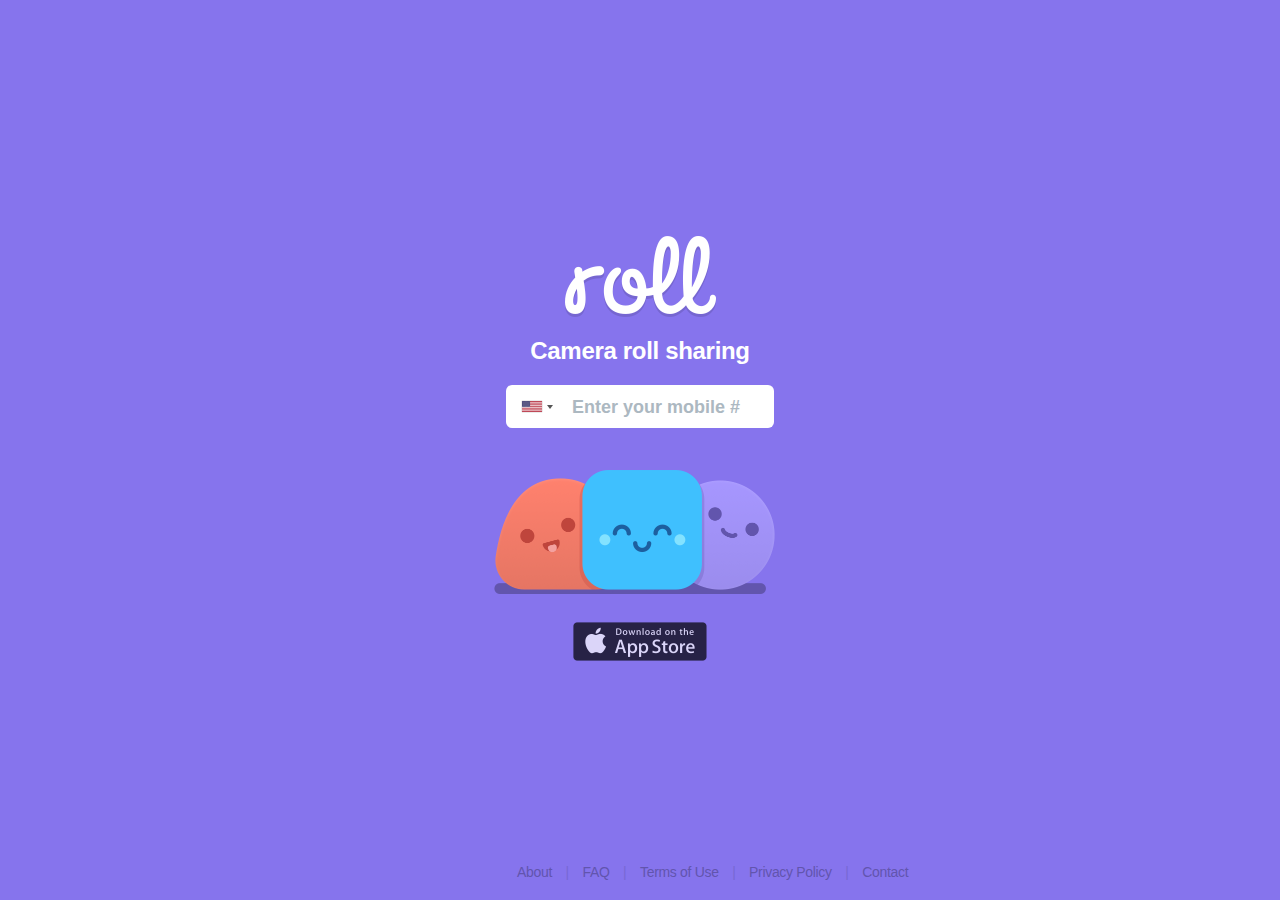
==== commit 8bc7ca58: "add privacy policy" ====
--- a/index.html
+++ b/index.html
@@ -44,7 +44,7 @@
   <p class="animated fadeInFull apple subtext"><a class="appstore" href="https://itunes.apple.com/app/roll-camera-roll-sharing/id927114468?mt=8"><img src="appstore@2x.png"></a></p>
 
 		<div style="clear:both;"></div>
-		<p class="animated fadeInFull moveUp footer"><a href="tos.html">Terms of Use</a>   |   <a href="privacy_policy.html">Privacy Policy</a>   |   <a href="faq.html">FAQ</a></p>
+		<p class="animated fadeInFull moveUp footer"><a href="about.html">About</a>	|   <a href="faq.html">FAQ</a>	|	<a href="tos.html">Terms of Use</a>   |   <a href="privacy_policy.html">Privacy Policy</a>	|	<a href="contact.html">Contact</a></p>
 
 	</div>
 
